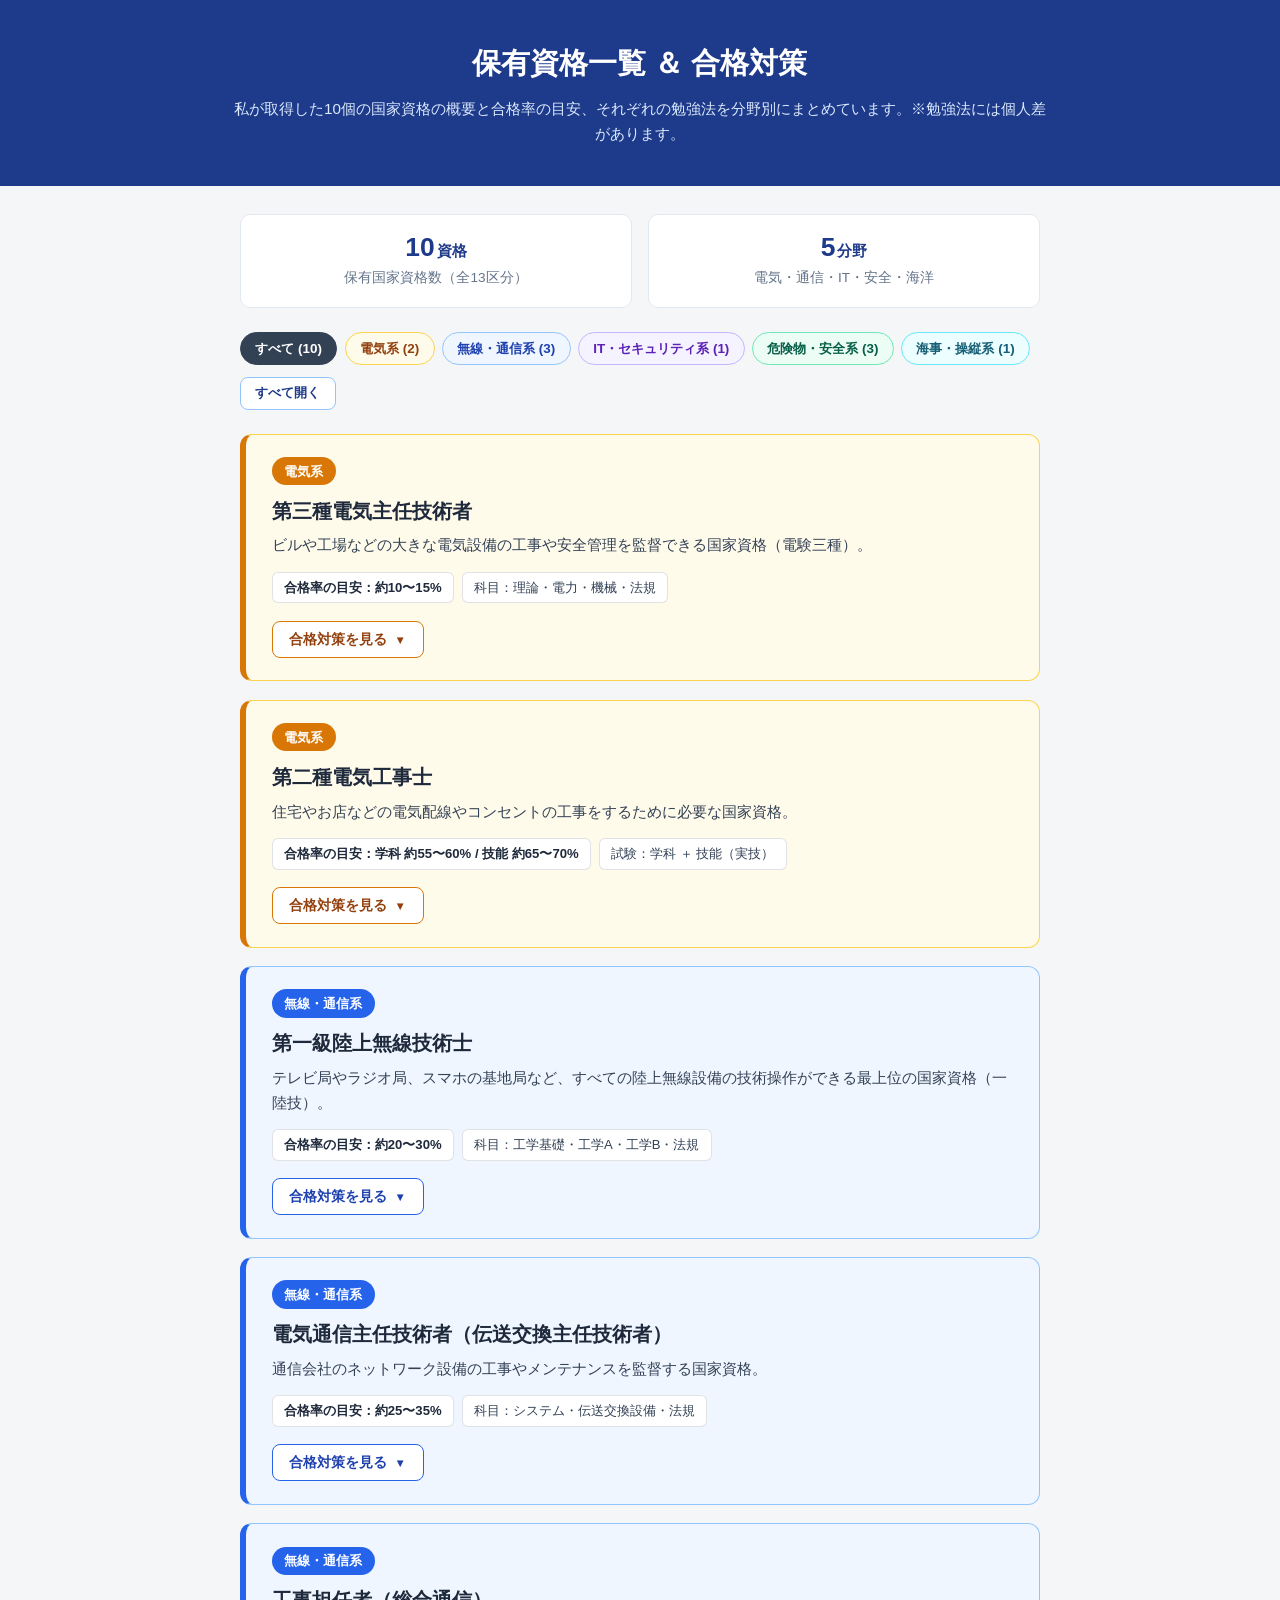
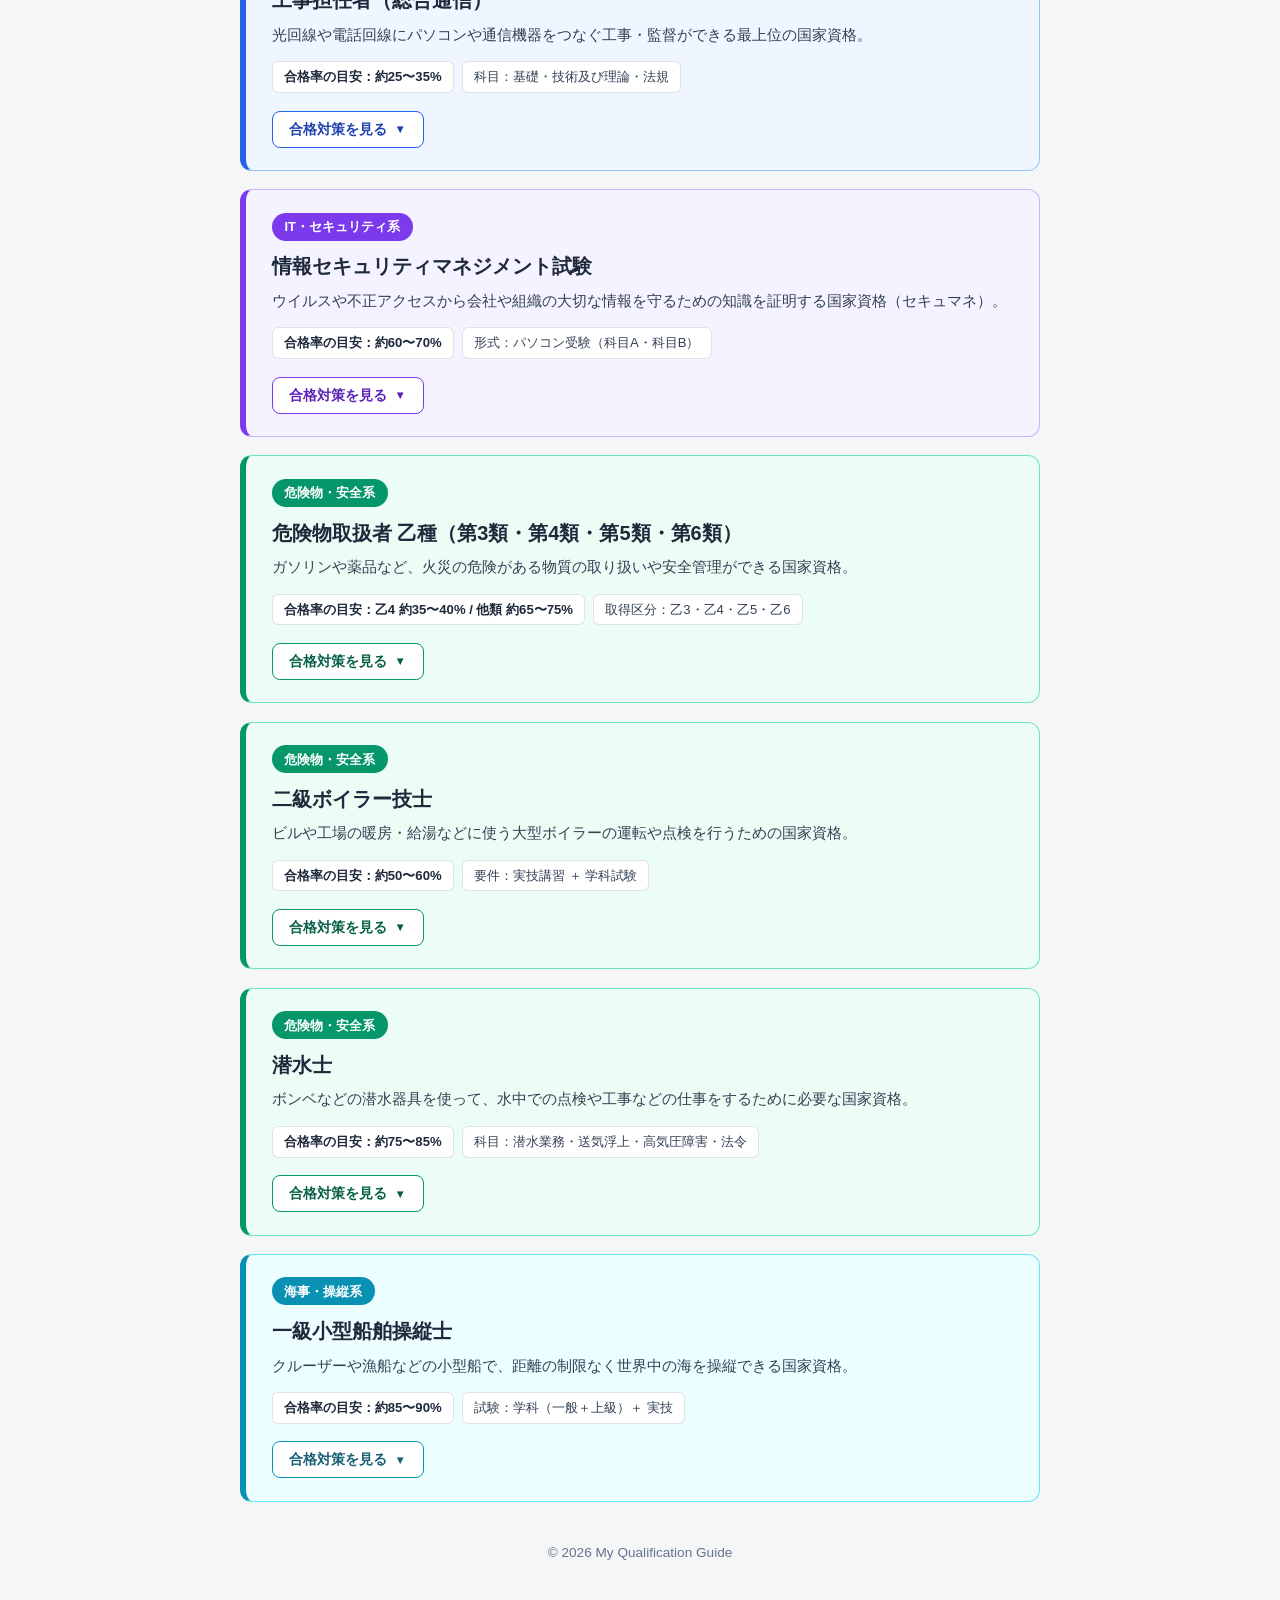
==== index.html @ eff17bcd "Update and rename sikaku.html to index.html" ====
<!DOCTYPE html>
<html lang="ja">
<head>
  <meta charset="UTF-8">
  <meta name="viewport" content="width=device-width, initial-scale=1.0">
  <title>保有資格一覧 ＆ 対策まとめ</title>
  <link rel="stylesheet" href="style.css">
</head>
<body>
  <header class="header">
    <div class="header-inner">
      <h1>保有資格一覧 ＆ 合格対策</h1>
      <p>私が取得した10個の国家資格の概要と合格率の目安、それぞれの勉強法を分野別にまとめています。※勉強法には個人差があります。</p>
    </div>
  </header>

  <main class="container">
    <!-- 資格数のまとめ（2列） -->
    <section class="summary-grid" aria-label="資格数のまとめ">
      <div class="summary-item">
        <span class="summary-num">10<small>資格</small></span>
        <span class="summary-label">保有国家資格数（全13区分）</span>
      </div>
      <div class="summary-item">
        <span class="summary-num">5<small>分野</small></span>
        <span class="summary-label">電気・通信・IT・安全・海洋</span>
      </div>
    </section>

    <!-- 分野別フィルター＆一括開閉 -->
    <section class="controls" aria-label="表示切り替え">
      <div class="filter-group">
        <button type="button" class="filter-btn filter-all is-active" data-filter="all">すべて (10)</button>
        <button type="button" class="filter-btn filter-elec" data-filter="elec">電気系 (2)</button>
        <button type="button" class="filter-btn filter-comm" data-filter="comm">無線・通信系 (3)</button>
        <button type="button" class="filter-btn filter-it" data-filter="it">IT・セキュリティ系 (1)</button>
        <button type="button" class="filter-btn filter-safe" data-filter="safe">危険物・安全系 (3)</button>
        <button type="button" class="filter-btn filter-marine" data-filter="marine">海事・操縦系 (1)</button>
      </div>
      <button type="button" class="all-toggle-btn" id="allToggleBtn">すべて開く</button>
    </section>

    <!-- 資格カード一覧 -->
    <div class="card-list">
      <!-- 1. 第三種電気主任技術者 -->
      <article class="card card-elec" data-category="elec">
        <div class="card-top">
          <span class="badge badge-elec">電気系</span>
        </div>
        <h2 class="qual-title">第三種電気主任技術者</h2>
        <p class="qual-summary">ビルや工場などの大きな電気設備の工事や安全管理を監督できる国家資格（電験三種）。</p>
        <div class="meta-tags">
          <span class="meta-tag meta-rate">合格率の目安：約10〜15%</span>
          <span class="meta-tag">科目：理論・電力・機械・法規</span>
        </div>

        <button type="button" class="toggle-btn" aria-expanded="false">
          <span class="btn-text">合格対策を見る</span>
          <span class="btn-icon">▼</span>
        </button>

        <div class="advice-wrapper">
          <div class="advice-inner">
            <div class="advice-box">
              <h3>合格対策・勉強法</h3>
              <ul>
                <li><strong>勉強する順番：</strong>計算の基本になる「理論」から始めて、次に「電力」「機械」、最後に暗記が多い「法規」の順番で進めるのがおすすめです。</li>
                <li><strong>過去問を最低10年分解く：</strong>最近の試験は過去問とよく似た問題や、数字だけを変えた問題が多く出ます。最低でも過去問10年分をくり返し解いて、解き方の流れをおぼえるのが合格への近道です。</li>
                <li><strong>取得後のメリット：</strong>この資格に合格すると、あとで電気工事士を受けるときに学科試験が免除になります。</li>
              </ul>
            </div>
          </div>
        </div>
      </article>

      <!-- 2. 第二種電気工事士 -->
      <article class="card card-elec" data-category="elec">
        <div class="card-top">
          <span class="badge badge-elec">電気系</span>
        </div>
        <h2 class="qual-title">第二種電気工事士</h2>
        <p class="qual-summary">住宅やお店などの電気配線やコンセントの工事をするために必要な国家資格。</p>
        <div class="meta-tags">
          <span class="meta-tag meta-rate">合格率の目安：学科 約55〜60% / 技能 約65〜70%</span>
          <span class="meta-tag">試験：学科 ＋ 技能（実技）</span>
        </div>

        <button type="button" class="toggle-btn" aria-expanded="false">
          <span class="btn-text">合格対策を見る</span>
          <span class="btn-icon">▼</span>
        </button>

        <div class="advice-wrapper">
          <div class="advice-inner">
            <div class="advice-box">
              <h3>合格対策・勉強法</h3>
              <ul>
                <li><strong>学科免除の活用：</strong>第三種電気主任技術者（電験三種）を先に持っていると、学科試験が免除されて実技だけで合格できます。</li>
                <li><strong>学科試験：</strong>普通に受ける場合は過去問を数年分くり返し解きます。とくに配点が高い「配線図の問題」と、道具の写真を見て名前を選ぶ問題をしっかりおさえます。</li>
                <li><strong>技能試験：</strong>事前に発表される13個の練習問題を、配線図（複線図）を書くところから練習します。本番の40分以内にミスなく作り終える練習をくり返します。</li>
              </ul>
            </div>
          </div>
        </div>
      </article>

      <!-- 3. 第一級陸上無線技術士 -->
      <article class="card card-comm" data-category="comm">
        <div class="card-top">
          <span class="badge badge-comm">無線・通信系</span>
        </div>
        <h2 class="qual-title">第一級陸上無線技術士</h2>
        <p class="qual-summary">テレビ局やラジオ局、スマホの基地局など、すべての陸上無線設備の技術操作ができる最上位の国家資格（一陸技）。</p>
        <div class="meta-tags">
          <span class="meta-tag meta-rate">合格率の目安：約20〜30%</span>
          <span class="meta-tag">科目：工学基礎・工学A・工学B・法規</span>
        </div>

        <button type="button" class="toggle-btn" aria-expanded="false">
          <span class="btn-text">合格対策を見る</span>
          <span class="btn-icon">▼</span>
        </button>

        <div class="advice-wrapper">
          <div class="advice-inner">
            <div class="advice-box">
              <h3>合格対策・勉強法</h3>
              <ul>
                <li><strong>他資格による科目免除：</strong>「工事担任者」を持っていれば1科目（無線工学の基礎）が免除になり、「電気通信主任技術者」を持っていれば2科目（無線工学の基礎・無線工学A）が免除になります。</li>
                <li><strong>科目合格を使う：</strong>免除がない場合も、合格した科目が3年間有効になる仕組みを使います。まずは「無線工学の基礎」と暗記で点を取りやすい「法規」から先に合格をねらうのがおすすめです。</li>
                <li><strong>過去問を最低10年分解く：</strong>過去問とまったく同じ問題や、数字を変えただけの問題がとても多く出ます。最低でも過去問10年分（20回分）をくり返し解いて、よく出る計算のパターンと法律のルールをまるごと覚えます。</li>
              </ul>
            </div>
          </div>
        </div>
      </article>

      <!-- 4. 電気通信主任技術者（伝送交換主任技術者） -->
      <article class="card card-comm" data-category="comm">
        <div class="card-top">
          <span class="badge badge-comm">無線・通信系</span>
        </div>
        <h2 class="qual-title">電気通信主任技術者（伝送交換主任技術者）</h2>
        <p class="qual-summary">通信会社のネットワーク設備の工事やメンテナンスを監督する国家資格。</p>
        <div class="meta-tags">
          <span class="meta-tag meta-rate">合格率の目安：約25〜35%</span>
          <span class="meta-tag">科目：システム・伝送交換設備・法規</span>
        </div>

        <button type="button" class="toggle-btn" aria-expanded="false">
          <span class="btn-text">合格対策を見る</span>
          <span class="btn-icon">▼</span>
        </button>

        <div class="advice-wrapper">
          <div class="advice-inner">
            <div class="advice-box">
              <h3>合格対策・勉強法</h3>
              <ul>
                <li><strong>工事担任者による1科目免除：</strong>「工事担任者（総合通信）」を持っていると、1科目（電気通信システム）が免除になり、残り2科目に集中できます。</li>
                <li><strong>過去問を最低10年分解く：</strong>試験の形式や聞かれるポイントが過去問とよく似ているため、最低でも過去問10年分（20回分）をくり返し解いて、問題の出され方に慣れるのが一番大切です。</li>
                <li><strong>よく出る分野をしぼる：</strong>光ファイバーやインターネットの仕組み、無線の技術に加えて、機械の故障率などを求める計算問題を確実に解けるように練習します。</li>
              </ul>
            </div>
          </div>
        </div>
      </article>

      <!-- 5. 工事担任者（総合通信） -->
      <article class="card card-comm" data-category="comm">
        <div class="card-top">
          <span class="badge badge-comm">無線・通信系</span>
        </div>
        <h2 class="qual-title">工事担任者（総合通信）</h2>
        <p class="qual-summary">光回線や電話回線にパソコンや通信機器をつなぐ工事・監督ができる最上位の国家資格。</p>
        <div class="meta-tags">
          <span class="meta-tag meta-rate">合格率の目安：約25〜35%</span>
          <span class="meta-tag">科目：基礎・技術及び理論・法規</span>
        </div>

        <button type="button" class="toggle-btn" aria-expanded="false">
          <span class="btn-text">合格対策を見る</span>
          <span class="btn-icon">▼</span>
        </button>

        <div class="advice-wrapper">
          <div class="advice-inner">
            <div class="advice-box">
              <h3>合格対策・勉強法</h3>
              <ul>
                <li><strong>過去問を最低10年分解く：</strong>3科目とも過去問とよく似た問題が多く出るため、最低でも過去問10年分（20回分）を何度も解いて問題のパターンに慣れるのが一番効果的です。</li>
                <li><strong>基礎科目の計算に慣れる：</strong>はじめて学ぶ人がつまずきやすい「基礎」の電気回路やデジタル回路の計算は、基本の公式を覚えて練習問題をたくさん解くことで乗りきれます。</li>
                <li><strong>取得後のメリット：</strong>この資格を持っていると、あとで「電気通信主任技術者」と「第一級陸上無線技術士」を受けるときに、それぞれ1科目ずつ免除になります。</li>
              </ul>
            </div>
          </div>
        </div>
      </article>

      <!-- 6. 情報セキュリティマネジメント試験（セキュマネ） -->
      <article class="card card-it" data-category="it">
        <div class="card-top">
          <span class="badge badge-it">IT・セキュリティ系</span>
        </div>
        <h2 class="qual-title">情報セキュリティマネジメント試験</h2>
        <p class="qual-summary">ウイルスや不正アクセスから会社や組織の大切な情報を守るための知識を証明する国家資格（セキュマネ）。</p>
        <div class="meta-tags">
          <span class="meta-tag meta-rate">合格率の目安：約60〜70%</span>
          <span class="meta-tag">形式：パソコン受験（科目A・科目B）</span>
        </div>

        <button type="button" class="toggle-btn" aria-expanded="false">
          <span class="btn-text">合格対策を見る</span>
          <span class="btn-icon">▼</span>
        </button>

        <div class="advice-wrapper">
          <div class="advice-inner">
            <div class="advice-box">
              <h3>合格対策・勉強法</h3>
              <ul>
                <li><strong>用語のイメージをつかむ：</strong>ウイルス対策やパスワード管理など、カタカナの専門用語がたくさん出ます。丸暗記ではなく「どんなときに使う技術か」をイラスト付きの入門書でイメージしながら覚えます。</li>
                <li><strong>長文問題（科目B）の練習：</strong>実際の会社でのトラブル事例を読んで答える長文問題が出ます。公開されているサンプル問題や過去問を時間を測って解き、問題文の中からヒントを探す練習をしておきます。</li>
              </ul>
            </div>
          </div>
        </div>
      </article>

      <!-- 7. 危険物取扱者 乙種（第3類・第4類・第5類・第6類） -->
      <article class="card card-safe" data-category="safe">
        <div class="card-top">
          <span class="badge badge-safe">危険物・安全系</span>
        </div>
        <h2 class="qual-title">危険物取扱者 乙種（第3類・第4類・第5類・第6類）</h2>
        <p class="qual-summary">ガソリンや薬品など、火災の危険がある物質の取り扱いや安全管理ができる国家資格。</p>
        <div class="meta-tags">
          <span class="meta-tag meta-rate">合格率の目安：乙4 約35〜40% / 他類 約65〜75%</span>
          <span class="meta-tag">取得区分：乙3・乙4・乙5・乙6</span>
        </div>

        <button type="button" class="toggle-btn" aria-expanded="false">
          <span class="btn-text">合格対策を見る</span>
          <span class="btn-icon">▼</span>
        </button>

        <div class="advice-wrapper">
          <div class="advice-inner">
            <div class="advice-box">
              <h3>合格対策・勉強法</h3>
              <ul>
                <li><strong>試験免除の仕組みを使う：</strong>最初に参考書が多い「乙種第4類」に合格すると、ほかの類を受けるときに「法律」と「物理・化学」の試験が免除されます。10問だけの試験で済むため、効率よくたくさんの類に合格できます。</li>
                <li><strong>表にまとめて覚える：</strong>免除のあとに受ける「危険物の性質と火の消し方」は、類ごとの特徴（水に触れると燃える、熱に弱いなど）と消火方法の違いを表にまとめて覚えます。</li>
              </ul>
            </div>
          </div>
        </div>
      </article>

      <!-- 8. 二級ボイラー技士 -->
      <article class="card card-safe" data-category="safe">
        <div class="card-top">
          <span class="badge badge-safe">危険物・安全系</span>
        </div>
        <h2 class="qual-title">二級ボイラー技士</h2>
        <p class="qual-summary">ビルや工場の暖房・給湯などに使う大型ボイラーの運転や点検を行うための国家資格。</p>
        <div class="meta-tags">
          <span class="meta-tag meta-rate">合格率の目安：約50〜60%</span>
          <span class="meta-tag">要件：実技講習 ＋ 学科試験</span>
        </div>

        <button type="button" class="toggle-btn" aria-expanded="false">
          <span class="btn-text">合格対策を見る</span>
          <span class="btn-icon">▼</span>
        </button>

        <div class="advice-wrapper">
          <div class="advice-inner">
            <div class="advice-box">
              <h3>合格対策・勉強法</h3>
              <ul>
                <li><strong>実技講習と過去問のセット：</strong>3日間の実技講習で本物のボイラーを見て仕組みをイメージしたあと、公開されている過去問（4〜6回分）をくり返し解きます。</li>
                <li><strong>苦手科目を作らない：</strong>4つの分野すべてで40点以上（100点満点中）を取らないと不合格になるルールがあるため、苦手な分野を作らずバランスよく問題を解いて、ひっかけ問題に慣れておきます。</li>
              </ul>
            </div>
          </div>
        </div>
      </article>

      <!-- 9. 潜水士 -->
      <article class="card card-safe" data-category="safe">
        <div class="card-top">
          <span class="badge badge-safe">危険物・安全系</span>
        </div>
        <h2 class="qual-title">潜水士</h2>
        <p class="qual-summary">ボンベなどの潜水器具を使って、水中での点検や工事などの仕事をするために必要な国家資格。</p>
        <div class="meta-tags">
          <span class="meta-tag meta-rate">合格率の目安：約75〜85%</span>
          <span class="meta-tag">科目：潜水業務・送気浮上・高気圧障害・法令</span>
        </div>

        <button type="button" class="toggle-btn" aria-expanded="false">
          <span class="btn-text">合格対策を見る</span>
          <span class="btn-icon">▼</span>
        </button>

        <div class="advice-wrapper">
          <div class="advice-inner">
            <div class="advice-box">
              <h3>合格対策・勉強法</h3>
              <ul>
                <li><strong>過去問題集を3周する：</strong>テキストをひと通り読んだあと、過去問題集を3周以上解いて、よく出る問題と数字のひっかけパターンを覚えるのが短期合格のコツです。</li>
                <li><strong>計算と体のトラブルを中心に覚える：</strong>水の深さと水圧・空気のふくらみ方を求める計算問題や、急いで浮上したときに起きる「潜水病（減圧症）」などの予防法は必ず出るため、しっかり整理して覚えます。</li>
              </ul>
            </div>
          </div>
        </div>
      </article>

      <!-- 10. 一級小型船舶操縦士 -->
      <article class="card card-marine" data-category="marine">
        <div class="card-top">
          <span class="badge badge-marine">海事・操縦系</span>
        </div>
        <h2 class="qual-title">一級小型船舶操縦士</h2>
        <p class="qual-summary">クルーザーや漁船などの小型船で、距離の制限なく世界中の海を操縦できる国家資格。</p>
        <div class="meta-tags">
          <span class="meta-tag meta-rate">合格率の目安：約85〜90%</span>
          <span class="meta-tag">試験：学科（一般＋上級）＋ 実技</span>
        </div>

        <button type="button" class="toggle-btn" aria-expanded="false">
          <span class="btn-text">合格対策を見る</span>
          <span class="btn-icon">▼</span>
        </button>

        <div class="advice-wrapper">
          <div class="advice-inner">
            <div class="advice-box">
              <h3>合格対策・勉強法</h3>
              <ul>
                <li><strong>学科（海図の書き方練習）：</strong>一級だけの試験として、海の地図（海図）に定規やコンパスを使って船が進むルートを書き込む問題が出ます。手順が決まっているので、何度も書いてやり方を覚えます。</li>
                <li><strong>実技（声出しとイメージ練習）：</strong>安全確認の指さし確認、ロープの結び方（もやい結びなど）、船を岸につける操縦の手順を、声に出しながらイメージ練習して本番にのぞみます。</li>
              </ul>
            </div>
          </div>
        </div>
      </article>
    </div>
  </main>

  <footer class="footer">
    <p>&copy; 2026 My Qualification Guide</p>
  </footer>

  <script src="script.js"></script>
</body>
</html>
---- style.css ----
:root {
  --bg-page: #f4f6f8;
  --text-main: #1e293b;
  --text-sub: #334155;
  --text-muted: #64748b;

  /* 電気系（アンバー） */
  --elec-main: #d97706;
  --elec-dark: #92400e;
  --elec-bg: #fffbeb;
  --elec-border: #fcd34d;

  /* 無線・通信系（ブルー） */
  --comm-main: #2563eb;
  --comm-dark: #1e40af;
  --comm-bg: #eff6ff;
  --comm-border: #93c5fd;

  /* IT・セキュリティ系（パープル） */
  --it-main: #7c3aed;
  --it-dark: #5b21b6;
  --it-bg: #f5f3ff;
  --it-border: #c4b5fd;

  /* 危険物・安全系（グリーン） */
  --safe-main: #059669;
  --safe-dark: #065f46;
  --safe-bg: #ecfdf5;
  --safe-border: #6ee7b7;

  /* 海事・操縦系（シアン） */
  --marine-main: #0891b2;
  --marine-dark: #155e75;
  --marine-bg: #ecfeff;
  --marine-border: #67e8f9;
}

* {
  box-sizing: border-box;
  margin: 0;
  padding: 0;
}

body {
  font-family: "Hiragino Kaku Gothic ProN", "Hiragino Sans", Meiryo, sans-serif;
  background-color: var(--bg-page);
  color: var(--text-main);
  line-height: 1.65;
}

/* シンプルなヘッダー */
.header {
  background-color: #1e3a8a;
  color: #ffffff;
  padding: 2.5rem 1.25rem;
  text-align: center;
}

.header-inner {
  max-width: 820px;
  margin: 0 auto;
}

.header h1 {
  font-size: 1.8rem;
  font-weight: bold;
  margin-bottom: 0.5rem;
}

.header p {
  font-size: 0.95rem;
  color: #dbeafe;
}

/* メインエリア */
.container {
  max-width: 840px;
  margin: 1.75rem auto 0;
  padding: 0 1.25rem;
}

/* 資格数のまとめ（2列） */
.summary-grid {
  display: grid;
  grid-template-columns: repeat(2, 1fr);
  gap: 1rem;
  margin-bottom: 1.5rem;
}

.summary-item {
  background-color: #ffffff;
  border-radius: 10px;
  padding: 1.1rem 1rem;
  text-align: center;
  border: 1px solid #e2e8f0;
}

.summary-num {
  display: block;
  font-size: 1.65rem;
  font-weight: bold;
  color: #1e3a8a;
  line-height: 1.2;
  margin-bottom: 0.2rem;
}

.summary-num small {
  font-size: 0.95rem;
  margin-left: 2px;
}

.summary-label {
  display: block;
  font-size: 0.85rem;
  color: var(--text-muted);
}

/* 絞り込み＆一括操作 */
.controls {
  display: flex;
  flex-wrap: wrap;
  justify-content: space-between;
  align-items: center;
  gap: 0.75rem;
  margin-bottom: 1.5rem;
}

.filter-group {
  display: flex;
  flex-wrap: wrap;
  gap: 0.45rem;
}

.filter-btn {
  border-radius: 999px;
  padding: 0.4rem 0.9rem;
  font-size: 0.84rem;
  font-weight: bold;
  font-family: inherit;
  cursor: pointer;
  border: 1.5px solid transparent;
  transition: opacity 0.2s;
}

.filter-btn:hover {
  opacity: 0.85;
}

.filter-all {
  background-color: #ffffff;
  color: #334155;
  border-color: #cbd5e1;
}
.filter-all.is-active {
  background-color: #334155;
  color: #ffffff;
  border-color: #334155;
}

.filter-elec {
  background-color: var(--elec-bg);
  color: var(--elec-dark);
  border-color: var(--elec-border);
}
.filter-elec.is-active {
  background-color: var(--elec-main);
  color: #ffffff;
  border-color: var(--elec-main);
}

.filter-comm {
  background-color: var(--comm-bg);
  color: var(--comm-dark);
  border-color: var(--comm-border);
}
.filter-comm.is-active {
  background-color: var(--comm-main);
  color: #ffffff;
  border-color: var(--comm-main);
}

.filter-it {
  background-color: var(--it-bg);
  color: var(--it-dark);
  border-color: var(--it-border);
}
.filter-it.is-active {
  background-color: var(--it-main);
  color: #ffffff;
  border-color: var(--it-main);
}

.filter-safe {
  background-color: var(--safe-bg);
  color: var(--safe-dark);
  border-color: var(--safe-border);
}
.filter-safe.is-active {
  background-color: var(--safe-main);
  color: #ffffff;
  border-color: var(--safe-main);
}

.filter-marine {
  background-color: var(--marine-bg);
  color: var(--marine-dark);
  border-color: var(--marine-border);
}
.filter-marine.is-active {
  background-color: var(--marine-main);
  color: #ffffff;
  border-color: var(--marine-main);
}

.all-toggle-btn {
  background-color: #ffffff;
  color: #1e3a8a;
  border: 1.5px solid #93c5fd;
  border-radius: 8px;
  padding: 0.4rem 0.9rem;
  font-size: 0.84rem;
  font-weight: bold;
  font-family: inherit;
  cursor: pointer;
}

.all-toggle-btn:hover {
  background-color: #eff6ff;
}

/* 資格カード一覧 */
.card-list {
  display: flex;
  flex-direction: column;
  gap: 1.15rem;
}

.card {
  border-radius: 12px;
  padding: 1.4rem 1.6rem;
  border: 1.5px solid transparent;
  border-left-width: 6px;
}

.card.is-hidden {
  display: none;
}

/* 分野別カード配色 */
.card-elec {
  background-color: var(--elec-bg);
  border-color: var(--elec-border);
  border-left-color: var(--elec-main);
}

.card-comm {
  background-color: var(--comm-bg);
  border-color: var(--comm-border);
  border-left-color: var(--comm-main);
}

.card-it {
  background-color: var(--it-bg);
  border-color: var(--it-border);
  border-left-color: var(--it-main);
}

.card-safe {
  background-color: var(--safe-bg);
  border-color: var(--safe-border);
  border-left-color: var(--safe-main);
}

.card-marine {
  background-color: var(--marine-bg);
  border-color: var(--marine-border);
  border-left-color: var(--marine-main);
}

.card-top {
  margin-bottom: 0.6rem;
}

/* 分野バッジ */
.badge {
  display: inline-block;
  font-size: 0.8rem;
  font-weight: bold;
  padding: 0.22rem 0.8rem;
  border-radius: 999px;
  color: #ffffff;
}

.badge-elec { background-color: var(--elec-main); }
.badge-comm { background-color: var(--comm-main); }
.badge-it { background-color: var(--it-main); }
.badge-safe { background-color: var(--safe-main); }
.badge-marine { background-color: var(--marine-main); }

.qual-title {
  font-size: 1.25rem;
  font-weight: bold;
  color: var(--text-main);
  margin-bottom: 0.35rem;
}

.qual-summary {
  font-size: 0.94rem;
  color: var(--text-sub);
  margin-bottom: 0.85rem;
}

/* 合格率・科目タグ */
.meta-tags {
  display: flex;
  flex-wrap: wrap;
  gap: 0.5rem;
  margin-bottom: 1.1rem;
}

.meta-tag {
  font-size: 0.82rem;
  color: var(--text-sub);
  background-color: #ffffff;
  border: 1px solid rgba(15, 23, 42, 0.12);
  padding: 0.25rem 0.7rem;
  border-radius: 6px;
}

.meta-rate {
  font-weight: bold;
  color: var(--text-main);
}

/* 開閉ボタン */
.toggle-btn {
  display: inline-flex;
  align-items: center;
  gap: 0.45rem;
  background-color: #ffffff;
  border-radius: 8px;
  padding: 0.5rem 1.05rem;
  font-size: 0.88rem;
  font-weight: bold;
  font-family: inherit;
  cursor: pointer;
}

.card-elec .toggle-btn {
  color: var(--elec-dark);
  border: 1.5px solid var(--elec-main);
}
.card-elec .toggle-btn:hover,
.card-elec .toggle-btn.is-open {
  background-color: var(--elec-main);
  color: #ffffff;
}

.card-comm .toggle-btn {
  color: var(--comm-dark);
  border: 1.5px solid var(--comm-main);
}
.card-comm .toggle-btn:hover,
.card-comm .toggle-btn.is-open {
  background-color: var(--comm-main);
  color: #ffffff;
}

.card-it .toggle-btn {
  color: var(--it-dark);
  border: 1.5px solid var(--it-main);
}
.card-it .toggle-btn:hover,
.card-it .toggle-btn.is-open {
  background-color: var(--it-main);
  color: #ffffff;
}

.card-safe .toggle-btn {
  color: var(--safe-dark);
  border: 1.5px solid var(--safe-main);
}
.card-safe .toggle-btn:hover,
.card-safe .toggle-btn.is-open {
  background-color: var(--safe-main);
  color: #ffffff;
}

.card-marine .toggle-btn {
  color: var(--marine-dark);
  border: 1.5px solid var(--marine-main);
}
.card-marine .toggle-btn:hover,
.card-marine .toggle-btn.is-open {
  background-color: var(--marine-main);
  color: #ffffff;
}

.btn-icon {
  font-size: 0.72rem;
  transition: transform 0.25s ease;
}

.toggle-btn.is-open .btn-icon {
  transform: rotate(180deg);
}

/* アコーディオン開閉 */
.advice-wrapper {
  display: grid;
  grid-template-rows: 0fr;
  transition: grid-template-rows 0.28s ease;
}

.advice-wrapper.is-open {
  grid-template-rows: 1fr;
}

.advice-inner {
  overflow: hidden;
}

.advice-box {
  margin-top: 1rem;
  padding: 1.1rem 1.25rem;
  background-color: #ffffff;
  border-radius: 8px;
  border: 1px solid rgba(15, 23, 42, 0.08);
}

.advice-box h3 {
  font-size: 0.96rem;
  font-weight: bold;
  margin-bottom: 0.6rem;
  padding-bottom: 0.4rem;
  border-bottom: 1.5px solid #e2e8f0;
}

.card-elec .advice-box h3 {
  color: var(--elec-dark);
  border-bottom-color: var(--elec-border);
}
.card-comm .advice-box h3 {
  color: var(--comm-dark);
  border-bottom-color: var(--comm-border);
}
.card-it .advice-box h3 {
  color: var(--it-dark);
  border-bottom-color: var(--it-border);
}
.card-safe .advice-box h3 {
  color: var(--safe-dark);
  border-bottom-color: var(--safe-border);
}
.card-marine .advice-box h3 {
  color: var(--marine-dark);
  border-bottom-color: var(--marine-border);
}

.advice-box ul {
  padding-left: 1.25rem;
  font-size: 0.93rem;
  color: var(--text-sub);
}

.advice-box li {
  margin-bottom: 0.5rem;
}

.advice-box li:last-child {
  margin-bottom: 0;
}

/* フッター */
.footer {
  text-align: center;
  padding: 2.5rem 1rem;
  font-size: 0.85rem;
  color: var(--text-muted);
}

/* スマホ画面向け調整 */
@media (max-width: 640px) {
  .header h1 {
    font-size: 1.45rem;
  }

  .card {
    padding: 1.2rem;
  }

  .qual-title {
    font-size: 1.12rem;
  }
}
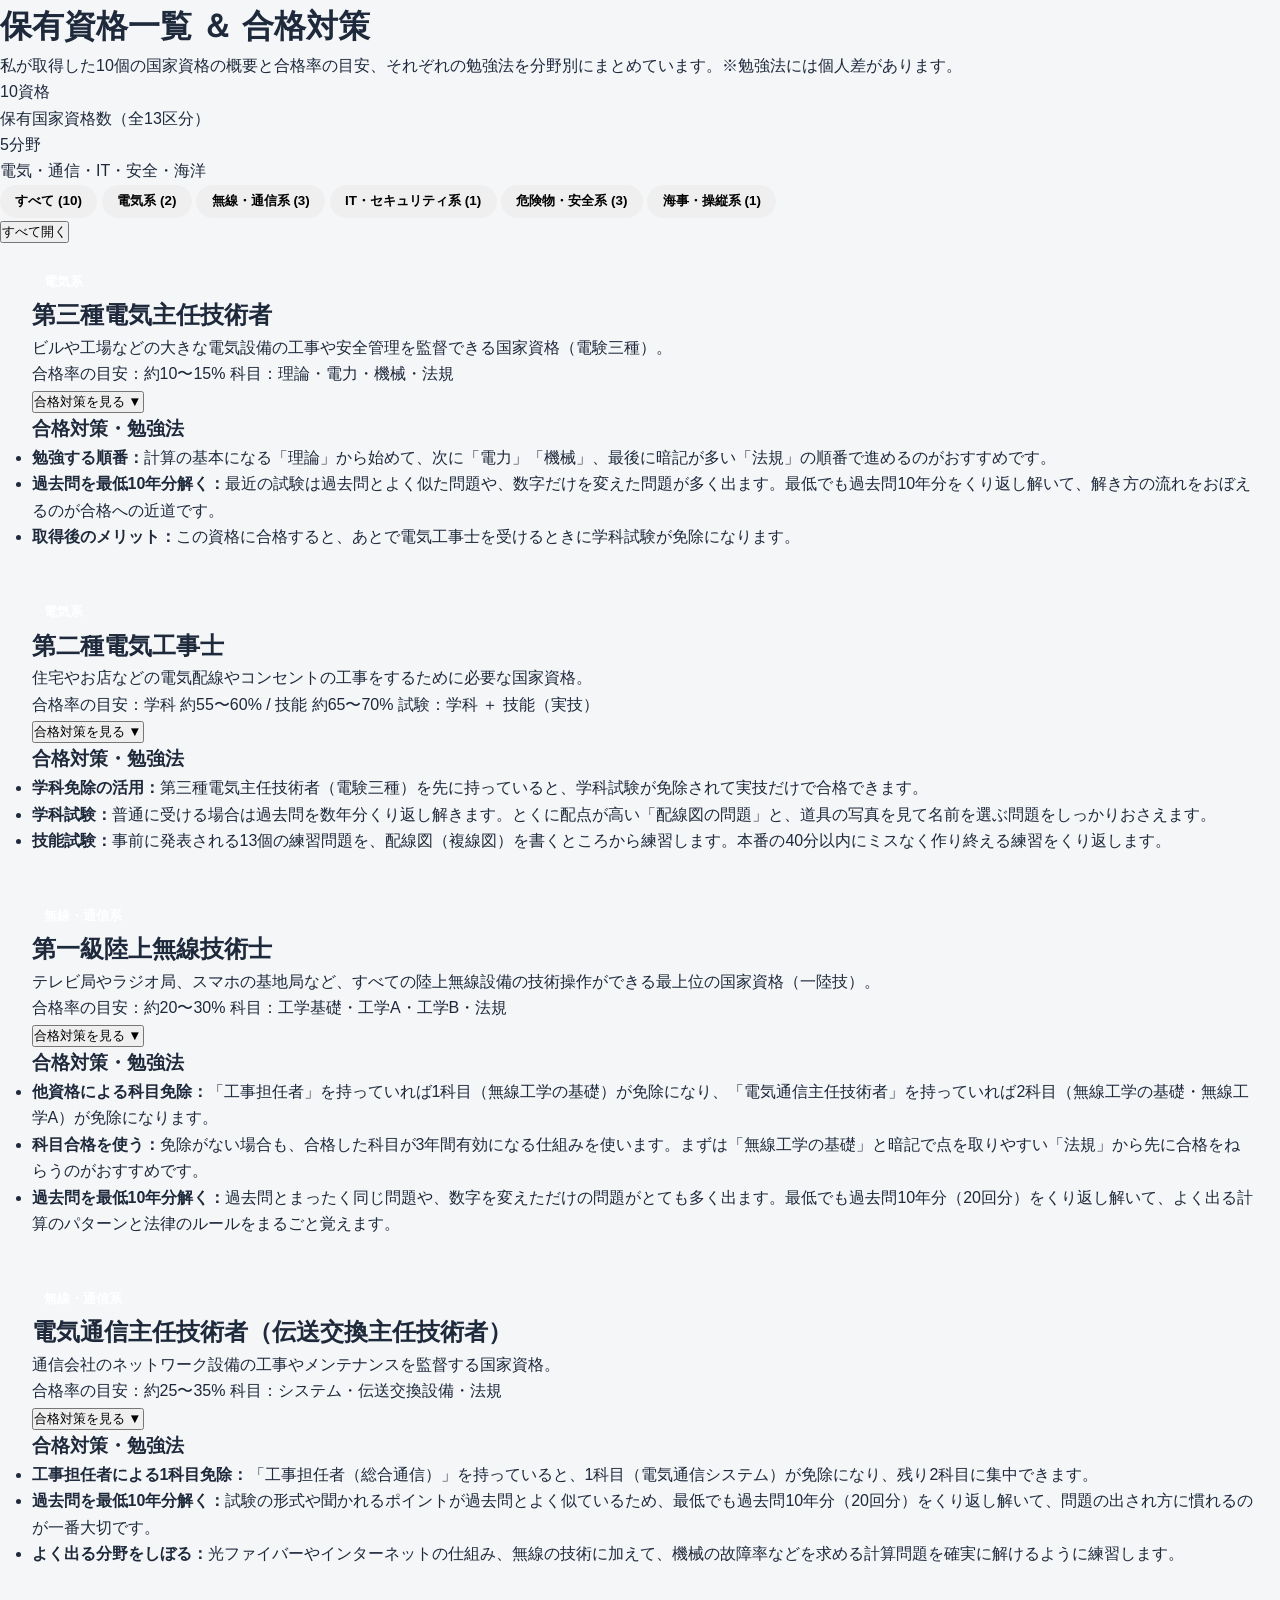
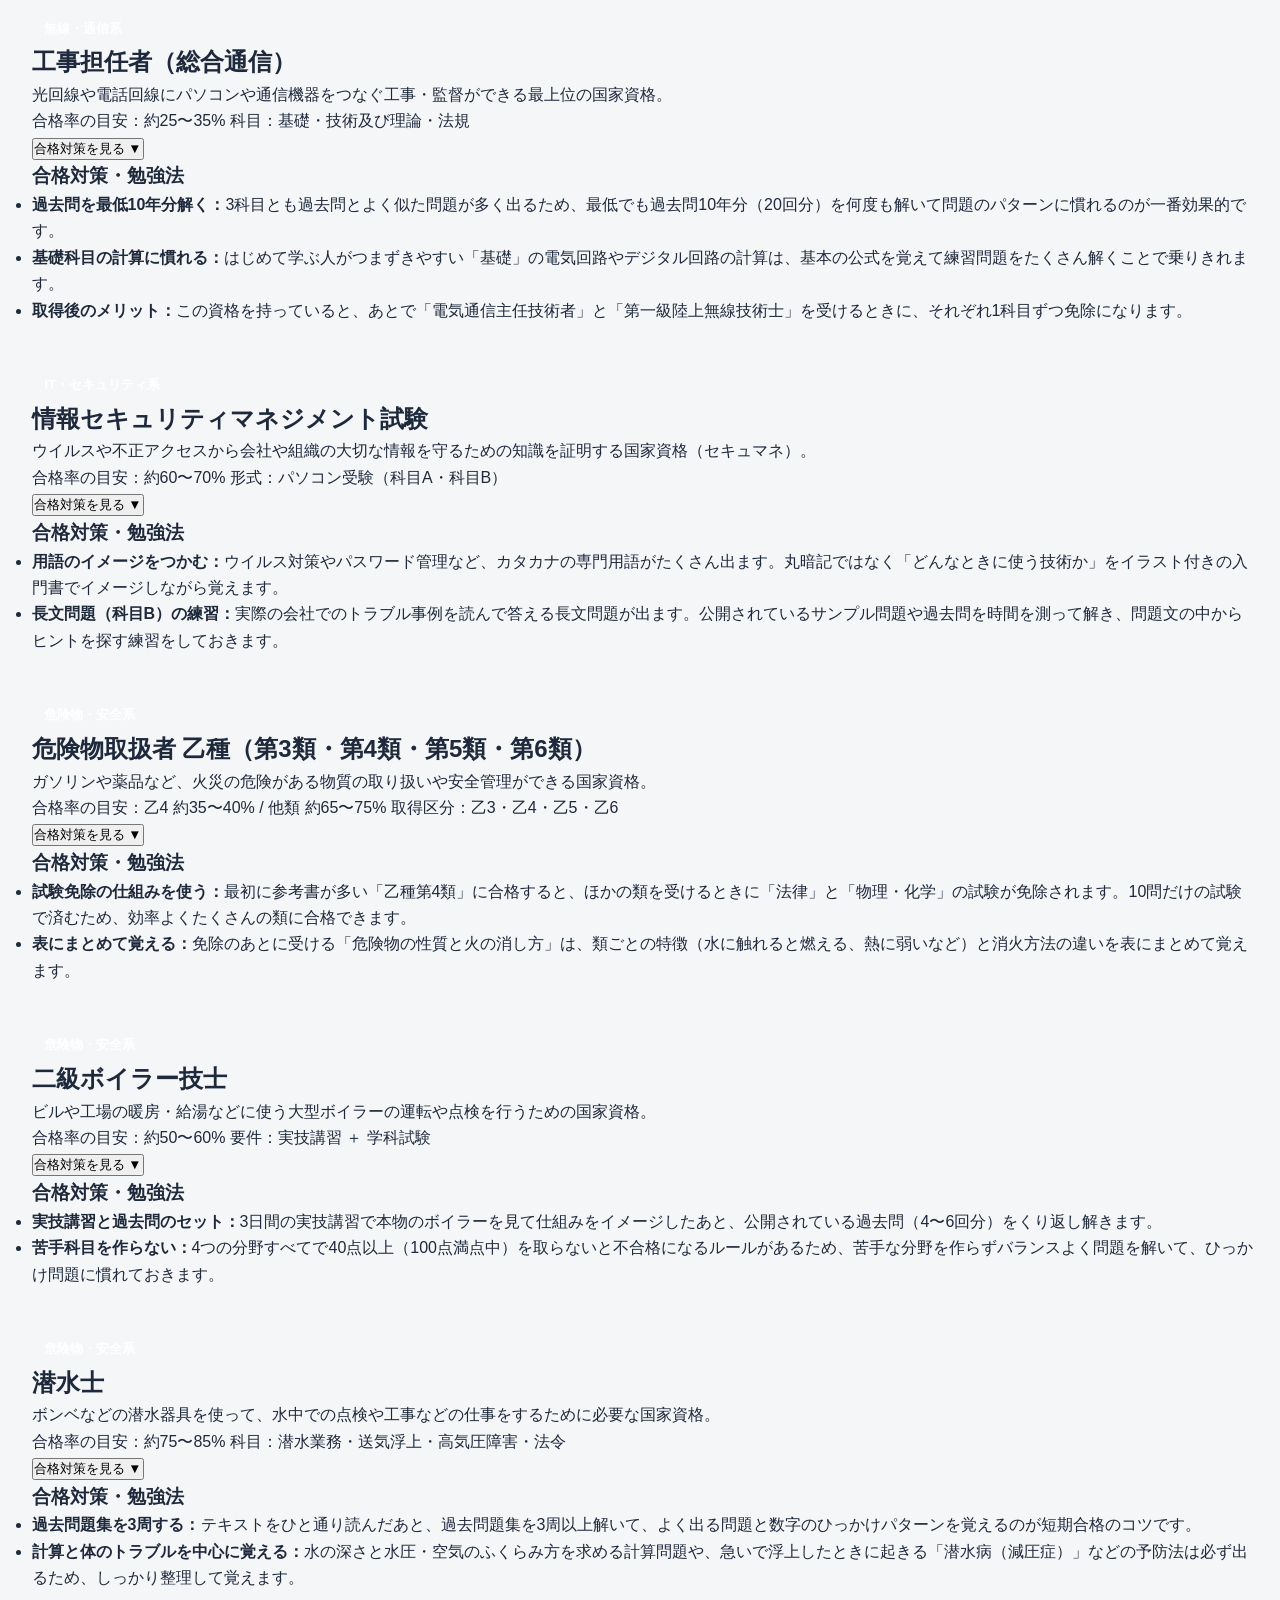
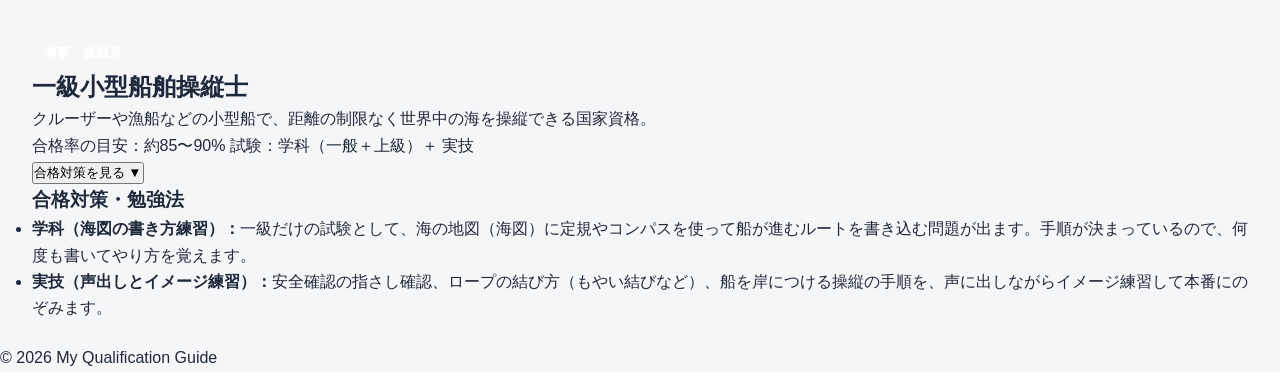
==== commit 28979cfa: "Update index.html" ====
--- a/index.html
+++ b/index.html
@@ -7,349 +7,237 @@
   <link rel="stylesheet" href="style.css">
 </head>
 <body>
-  <header class="header">
-    <div class="header-inner">
-      <h1>保有資格一覧 ＆ 合格対策</h1>
-      <p>私が取得した10個の国家資格の概要と合格率の目安、それぞれの勉強法を分野別にまとめています。※勉強法には個人差があります。</p>
+  <header>
+    <h1>保有資格一覧 ＆ 合格対策</h1>
+    <p>私が取得した10個の国家資格の概要と合格率の目安、それぞれの勉強法を分野別にまとめています。※勉強法には個人差があります。</p>
+  </header>
+
+  <main>
+    <!-- 資格数のまとめ -->
+    <div class="summary">
+      <div class="summary-box">
+        <p class="num">10<span>資格</span></p>
+        <p class="label">保有国家資格数（全13区分）</p>
+      </div>
+      <div class="summary-box">
+        <p class="num">5<span>分野</span></p>
+        <p class="label">電気・通信・IT・安全・海洋</p>
+      </div>
     </div>
-  </header>
-
-  <main class="container">
-    <!-- 資格数のまとめ（2列） -->
-    <section class="summary-grid" aria-label="資格数のまとめ">
-      <div class="summary-item">
-        <span class="summary-num">10<small>資格</small></span>
-        <span class="summary-label">保有国家資格数（全13区分）</span>
-      </div>
-      <div class="summary-item">
-        <span class="summary-num">5<small>分野</small></span>
-        <span class="summary-label">電気・通信・IT・安全・海洋</span>
-      </div>
-    </section>
-
-    <!-- 分野別フィルター＆一括開閉 -->
-    <section class="controls" aria-label="表示切り替え">
-      <div class="filter-group">
-        <button type="button" class="filter-btn filter-all is-active" data-filter="all">すべて (10)</button>
-        <button type="button" class="filter-btn filter-elec" data-filter="elec">電気系 (2)</button>
-        <button type="button" class="filter-btn filter-comm" data-filter="comm">無線・通信系 (3)</button>
-        <button type="button" class="filter-btn filter-it" data-filter="it">IT・セキュリティ系 (1)</button>
-        <button type="button" class="filter-btn filter-safe" data-filter="safe">危険物・安全系 (3)</button>
-        <button type="button" class="filter-btn filter-marine" data-filter="marine">海事・操縦系 (1)</button>
-      </div>
-      <button type="button" class="all-toggle-btn" id="allToggleBtn">すべて開く</button>
-    </section>
+
+    <!-- 分野別フィルター＆一括開閉ボタン -->
+    <div class="menu">
+      <div class="filters">
+        <button class="filter-btn active" data-type="all">すべて (10)</button>
+        <button class="filter-btn elec" data-type="elec">電気系 (2)</button>
+        <button class="filter-btn comm" data-type="comm">無線・通信系 (3)</button>
+        <button class="filter-btn it" data-type="it">IT・セキュリティ系 (1)</button>
+        <button class="filter-btn safe" data-type="safe">危険物・安全系 (3)</button>
+        <button class="filter-btn marine" data-type="marine">海事・操縦系 (1)</button>
+      </div>
+      <button id="all-btn">すべて開く</button>
+    </div>
 
     <!-- 資格カード一覧 -->
-    <div class="card-list">
+    <div class="cards">
       <!-- 1. 第三種電気主任技術者 -->
-      <article class="card card-elec" data-category="elec">
-        <div class="card-top">
-          <span class="badge badge-elec">電気系</span>
-        </div>
-        <h2 class="qual-title">第三種電気主任技術者</h2>
-        <p class="qual-summary">ビルや工場などの大きな電気設備の工事や安全管理を監督できる国家資格（電験三種）。</p>
-        <div class="meta-tags">
-          <span class="meta-tag meta-rate">合格率の目安：約10〜15%</span>
-          <span class="meta-tag">科目：理論・電力・機械・法規</span>
-        </div>
-
-        <button type="button" class="toggle-btn" aria-expanded="false">
-          <span class="btn-text">合格対策を見る</span>
-          <span class="btn-icon">▼</span>
-        </button>
-
-        <div class="advice-wrapper">
-          <div class="advice-inner">
-            <div class="advice-box">
-              <h3>合格対策・勉強法</h3>
-              <ul>
-                <li><strong>勉強する順番：</strong>計算の基本になる「理論」から始めて、次に「電力」「機械」、最後に暗記が多い「法規」の順番で進めるのがおすすめです。</li>
-                <li><strong>過去問を最低10年分解く：</strong>最近の試験は過去問とよく似た問題や、数字だけを変えた問題が多く出ます。最低でも過去問10年分をくり返し解いて、解き方の流れをおぼえるのが合格への近道です。</li>
-                <li><strong>取得後のメリット：</strong>この資格に合格すると、あとで電気工事士を受けるときに学科試験が免除になります。</li>
-              </ul>
-            </div>
-          </div>
-        </div>
-      </article>
+      <div class="card elec" data-type="elec">
+        <span class="badge">電気系</span>
+        <h2>第三種電気主任技術者</h2>
+        <p>ビルや工場などの大きな電気設備の工事や安全管理を監督できる国家資格（電験三種）。</p>
+        <div class="tags">
+          <span class="tag rate">合格率の目安：約10〜15%</span>
+          <span class="tag">科目：理論・電力・機械・法規</span>
+        </div>
+        <button class="open-btn">合格対策を見る ▼</button>
+        <div class="advice">
+          <h3>合格対策・勉強法</h3>
+          <ul>
+            <li><strong>勉強する順番：</strong>計算の基本になる「理論」から始めて、次に「電力」「機械」、最後に暗記が多い「法規」の順番で進めるのがおすすめです。</li>
+            <li><strong>過去問を最低10年分解く：</strong>最近の試験は過去問とよく似た問題や、数字だけを変えた問題が多く出ます。最低でも過去問10年分をくり返し解いて、解き方の流れをおぼえるのが合格への近道です。</li>
+            <li><strong>取得後のメリット：</strong>この資格に合格すると、あとで電気工事士を受けるときに学科試験が免除になります。</li>
+          </ul>
+        </div>
+      </div>
 
       <!-- 2. 第二種電気工事士 -->
-      <article class="card card-elec" data-category="elec">
-        <div class="card-top">
-          <span class="badge badge-elec">電気系</span>
-        </div>
-        <h2 class="qual-title">第二種電気工事士</h2>
-        <p class="qual-summary">住宅やお店などの電気配線やコンセントの工事をするために必要な国家資格。</p>
-        <div class="meta-tags">
-          <span class="meta-tag meta-rate">合格率の目安：学科 約55〜60% / 技能 約65〜70%</span>
-          <span class="meta-tag">試験：学科 ＋ 技能（実技）</span>
-        </div>
-
-        <button type="button" class="toggle-btn" aria-expanded="false">
-          <span class="btn-text">合格対策を見る</span>
-          <span class="btn-icon">▼</span>
-        </button>
-
-        <div class="advice-wrapper">
-          <div class="advice-inner">
-            <div class="advice-box">
-              <h3>合格対策・勉強法</h3>
-              <ul>
-                <li><strong>学科免除の活用：</strong>第三種電気主任技術者（電験三種）を先に持っていると、学科試験が免除されて実技だけで合格できます。</li>
-                <li><strong>学科試験：</strong>普通に受ける場合は過去問を数年分くり返し解きます。とくに配点が高い「配線図の問題」と、道具の写真を見て名前を選ぶ問題をしっかりおさえます。</li>
-                <li><strong>技能試験：</strong>事前に発表される13個の練習問題を、配線図（複線図）を書くところから練習します。本番の40分以内にミスなく作り終える練習をくり返します。</li>
-              </ul>
-            </div>
-          </div>
-        </div>
-      </article>
+      <div class="card elec" data-type="elec">
+        <span class="badge">電気系</span>
+        <h2>第二種電気工事士</h2>
+        <p>住宅やお店などの電気配線やコンセントの工事をするために必要な国家資格。</p>
+        <div class="tags">
+          <span class="tag rate">合格率の目安：学科 約55〜60% / 技能 約65〜70%</span>
+          <span class="tag">試験：学科 ＋ 技能（実技）</span>
+        </div>
+        <button class="open-btn">合格対策を見る ▼</button>
+        <div class="advice">
+          <h3>合格対策・勉強法</h3>
+          <ul>
+            <li><strong>学科免除の活用：</strong>第三種電気主任技術者（電験三種）を先に持っていると、学科試験が免除されて実技だけで合格できます。</li>
+            <li><strong>学科試験：</strong>普通に受ける場合は過去問を数年分くり返し解きます。とくに配点が高い「配線図の問題」と、道具の写真を見て名前を選ぶ問題をしっかりおさえます。</li>
+            <li><strong>技能試験：</strong>事前に発表される13個の練習問題を、配線図（複線図）を書くところから練習します。本番の40分以内にミスなく作り終える練習をくり返します。</li>
+          </ul>
+        </div>
+      </div>
 
       <!-- 3. 第一級陸上無線技術士 -->
-      <article class="card card-comm" data-category="comm">
-        <div class="card-top">
-          <span class="badge badge-comm">無線・通信系</span>
-        </div>
-        <h2 class="qual-title">第一級陸上無線技術士</h2>
-        <p class="qual-summary">テレビ局やラジオ局、スマホの基地局など、すべての陸上無線設備の技術操作ができる最上位の国家資格（一陸技）。</p>
-        <div class="meta-tags">
-          <span class="meta-tag meta-rate">合格率の目安：約20〜30%</span>
-          <span class="meta-tag">科目：工学基礎・工学A・工学B・法規</span>
-        </div>
-
-        <button type="button" class="toggle-btn" aria-expanded="false">
-          <span class="btn-text">合格対策を見る</span>
-          <span class="btn-icon">▼</span>
-        </button>
-
-        <div class="advice-wrapper">
-          <div class="advice-inner">
-            <div class="advice-box">
-              <h3>合格対策・勉強法</h3>
-              <ul>
-                <li><strong>他資格による科目免除：</strong>「工事担任者」を持っていれば1科目（無線工学の基礎）が免除になり、「電気通信主任技術者」を持っていれば2科目（無線工学の基礎・無線工学A）が免除になります。</li>
-                <li><strong>科目合格を使う：</strong>免除がない場合も、合格した科目が3年間有効になる仕組みを使います。まずは「無線工学の基礎」と暗記で点を取りやすい「法規」から先に合格をねらうのがおすすめです。</li>
-                <li><strong>過去問を最低10年分解く：</strong>過去問とまったく同じ問題や、数字を変えただけの問題がとても多く出ます。最低でも過去問10年分（20回分）をくり返し解いて、よく出る計算のパターンと法律のルールをまるごと覚えます。</li>
-              </ul>
-            </div>
-          </div>
-        </div>
-      </article>
+      <div class="card comm" data-type="comm">
+        <span class="badge">無線・通信系</span>
+        <h2>第一級陸上無線技術士</h2>
+        <p>テレビ局やラジオ局、スマホの基地局など、すべての陸上無線設備の技術操作ができる最上位の国家資格（一陸技）。</p>
+        <div class="tags">
+          <span class="tag rate">合格率の目安：約20〜30%</span>
+          <span class="tag">科目：工学基礎・工学A・工学B・法規</span>
+        </div>
+        <button class="open-btn">合格対策を見る ▼</button>
+        <div class="advice">
+          <h3>合格対策・勉強法</h3>
+          <ul>
+            <li><strong>他資格による科目免除：</strong>「工事担任者」を持っていれば1科目（無線工学の基礎）が免除になり、「電気通信主任技術者」を持っていれば2科目（無線工学の基礎・無線工学A）が免除になります。</li>
+            <li><strong>科目合格を使う：</strong>免除がない場合も、合格した科目が3年間有効になる仕組みを使います。まずは「無線工学の基礎」と暗記で点を取りやすい「法規」から先に合格をねらうのがおすすめです。</li>
+            <li><strong>過去問を最低10年分解く：</strong>過去問とまったく同じ問題や、数字を変えただけの問題がとても多く出ます。最低でも過去問10年分（20回分）をくり返し解いて、よく出る計算のパターンと法律のルールをまるごと覚えます。</li>
+          </ul>
+        </div>
+      </div>
 
       <!-- 4. 電気通信主任技術者（伝送交換主任技術者） -->
-      <article class="card card-comm" data-category="comm">
-        <div class="card-top">
-          <span class="badge badge-comm">無線・通信系</span>
-        </div>
-        <h2 class="qual-title">電気通信主任技術者（伝送交換主任技術者）</h2>
-        <p class="qual-summary">通信会社のネットワーク設備の工事やメンテナンスを監督する国家資格。</p>
-        <div class="meta-tags">
-          <span class="meta-tag meta-rate">合格率の目安：約25〜35%</span>
-          <span class="meta-tag">科目：システム・伝送交換設備・法規</span>
-        </div>
-
-        <button type="button" class="toggle-btn" aria-expanded="false">
-          <span class="btn-text">合格対策を見る</span>
-          <span class="btn-icon">▼</span>
-        </button>
-
-        <div class="advice-wrapper">
-          <div class="advice-inner">
-            <div class="advice-box">
-              <h3>合格対策・勉強法</h3>
-              <ul>
-                <li><strong>工事担任者による1科目免除：</strong>「工事担任者（総合通信）」を持っていると、1科目（電気通信システム）が免除になり、残り2科目に集中できます。</li>
-                <li><strong>過去問を最低10年分解く：</strong>試験の形式や聞かれるポイントが過去問とよく似ているため、最低でも過去問10年分（20回分）をくり返し解いて、問題の出され方に慣れるのが一番大切です。</li>
-                <li><strong>よく出る分野をしぼる：</strong>光ファイバーやインターネットの仕組み、無線の技術に加えて、機械の故障率などを求める計算問題を確実に解けるように練習します。</li>
-              </ul>
-            </div>
-          </div>
-        </div>
-      </article>
+      <div class="card comm" data-type="comm">
+        <span class="badge">無線・通信系</span>
+        <h2>電気通信主任技術者（伝送交換主任技術者）</h2>
+        <p>通信会社のネットワーク設備の工事やメンテナンスを監督する国家資格。</p>
+        <div class="tags">
+          <span class="tag rate">合格率の目安：約25〜35%</span>
+          <span class="tag">科目：システム・伝送交換設備・法規</span>
+        </div>
+        <button class="open-btn">合格対策を見る ▼</button>
+        <div class="advice">
+          <h3>合格対策・勉強法</h3>
+          <ul>
+            <li><strong>工事担任者による1科目免除：</strong>「工事担任者（総合通信）」を持っていると、1科目（電気通信システム）が免除になり、残り2科目に集中できます。</li>
+            <li><strong>過去問を最低10年分解く：</strong>試験の形式や聞かれるポイントが過去問とよく似ているため、最低でも過去問10年分（20回分）をくり返し解いて、問題の出され方に慣れるのが一番大切です。</li>
+            <li><strong>よく出る分野をしぼる：</strong>光ファイバーやインターネットの仕組み、無線の技術に加えて、機械の故障率などを求める計算問題を確実に解けるように練習します。</li>
+          </ul>
+        </div>
+      </div>
 
       <!-- 5. 工事担任者（総合通信） -->
-      <article class="card card-comm" data-category="comm">
-        <div class="card-top">
-          <span class="badge badge-comm">無線・通信系</span>
-        </div>
-        <h2 class="qual-title">工事担任者（総合通信）</h2>
-        <p class="qual-summary">光回線や電話回線にパソコンや通信機器をつなぐ工事・監督ができる最上位の国家資格。</p>
-        <div class="meta-tags">
-          <span class="meta-tag meta-rate">合格率の目安：約25〜35%</span>
-          <span class="meta-tag">科目：基礎・技術及び理論・法規</span>
-        </div>
-
-        <button type="button" class="toggle-btn" aria-expanded="false">
-          <span class="btn-text">合格対策を見る</span>
-          <span class="btn-icon">▼</span>
-        </button>
-
-        <div class="advice-wrapper">
-          <div class="advice-inner">
-            <div class="advice-box">
-              <h3>合格対策・勉強法</h3>
-              <ul>
-                <li><strong>過去問を最低10年分解く：</strong>3科目とも過去問とよく似た問題が多く出るため、最低でも過去問10年分（20回分）を何度も解いて問題のパターンに慣れるのが一番効果的です。</li>
-                <li><strong>基礎科目の計算に慣れる：</strong>はじめて学ぶ人がつまずきやすい「基礎」の電気回路やデジタル回路の計算は、基本の公式を覚えて練習問題をたくさん解くことで乗りきれます。</li>
-                <li><strong>取得後のメリット：</strong>この資格を持っていると、あとで「電気通信主任技術者」と「第一級陸上無線技術士」を受けるときに、それぞれ1科目ずつ免除になります。</li>
-              </ul>
-            </div>
-          </div>
-        </div>
-      </article>
-
-      <!-- 6. 情報セキュリティマネジメント試験（セキュマネ） -->
-      <article class="card card-it" data-category="it">
-        <div class="card-top">
-          <span class="badge badge-it">IT・セキュリティ系</span>
-        </div>
-        <h2 class="qual-title">情報セキュリティマネジメント試験</h2>
-        <p class="qual-summary">ウイルスや不正アクセスから会社や組織の大切な情報を守るための知識を証明する国家資格（セキュマネ）。</p>
-        <div class="meta-tags">
-          <span class="meta-tag meta-rate">合格率の目安：約60〜70%</span>
-          <span class="meta-tag">形式：パソコン受験（科目A・科目B）</span>
-        </div>
-
-        <button type="button" class="toggle-btn" aria-expanded="false">
-          <span class="btn-text">合格対策を見る</span>
-          <span class="btn-icon">▼</span>
-        </button>
-
-        <div class="advice-wrapper">
-          <div class="advice-inner">
-            <div class="advice-box">
-              <h3>合格対策・勉強法</h3>
-              <ul>
-                <li><strong>用語のイメージをつかむ：</strong>ウイルス対策やパスワード管理など、カタカナの専門用語がたくさん出ます。丸暗記ではなく「どんなときに使う技術か」をイラスト付きの入門書でイメージしながら覚えます。</li>
-                <li><strong>長文問題（科目B）の練習：</strong>実際の会社でのトラブル事例を読んで答える長文問題が出ます。公開されているサンプル問題や過去問を時間を測って解き、問題文の中からヒントを探す練習をしておきます。</li>
-              </ul>
-            </div>
-          </div>
-        </div>
-      </article>
-
-      <!-- 7. 危険物取扱者 乙種（第3類・第4類・第5類・第6類） -->
-      <article class="card card-safe" data-category="safe">
-        <div class="card-top">
-          <span class="badge badge-safe">危険物・安全系</span>
-        </div>
-        <h2 class="qual-title">危険物取扱者 乙種（第3類・第4類・第5類・第6類）</h2>
-        <p class="qual-summary">ガソリンや薬品など、火災の危険がある物質の取り扱いや安全管理ができる国家資格。</p>
-        <div class="meta-tags">
-          <span class="meta-tag meta-rate">合格率の目安：乙4 約35〜40% / 他類 約65〜75%</span>
-          <span class="meta-tag">取得区分：乙3・乙4・乙5・乙6</span>
-        </div>
-
-        <button type="button" class="toggle-btn" aria-expanded="false">
-          <span class="btn-text">合格対策を見る</span>
-          <span class="btn-icon">▼</span>
-        </button>
-
-        <div class="advice-wrapper">
-          <div class="advice-inner">
-            <div class="advice-box">
-              <h3>合格対策・勉強法</h3>
-              <ul>
-                <li><strong>試験免除の仕組みを使う：</strong>最初に参考書が多い「乙種第4類」に合格すると、ほかの類を受けるときに「法律」と「物理・化学」の試験が免除されます。10問だけの試験で済むため、効率よくたくさんの類に合格できます。</li>
-                <li><strong>表にまとめて覚える：</strong>免除のあとに受ける「危険物の性質と火の消し方」は、類ごとの特徴（水に触れると燃える、熱に弱いなど）と消火方法の違いを表にまとめて覚えます。</li>
-              </ul>
-            </div>
-          </div>
-        </div>
-      </article>
+      <div class="card comm" data-type="comm">
+        <span class="badge">無線・通信系</span>
+        <h2>工事担任者（総合通信）</h2>
+        <p>光回線や電話回線にパソコンや通信機器をつなぐ工事・監督ができる最上位の国家資格。</p>
+        <div class="tags">
+          <span class="tag rate">合格率の目安：約25〜35%</span>
+          <span class="tag">科目：基礎・技術及び理論・法規</span>
+        </div>
+        <button class="open-btn">合格対策を見る ▼</button>
+        <div class="advice">
+          <h3>合格対策・勉強法</h3>
+          <ul>
+            <li><strong>過去問を最低10年分解く：</strong>3科目とも過去問とよく似た問題が多く出るため、最低でも過去問10年分（20回分）を何度も解いて問題のパターンに慣れるのが一番効果的です。</li>
+            <li><strong>基礎科目の計算に慣れる：</strong>はじめて学ぶ人がつまずきやすい「基礎」の電気回路やデジタル回路の計算は、基本の公式を覚えて練習問題をたくさん解くことで乗りきれます。</li>
+            <li><strong>取得後のメリット：</strong>この資格を持っていると、あとで「電気通信主任技術者」と「第一級陸上無線技術士」を受けるときに、それぞれ1科目ずつ免除になります。</li>
+          </ul>
+        </div>
+      </div>
+
+      <!-- 6. 情報セキュリティマネジメント試験 -->
+      <div class="card it" data-type="it">
+        <span class="badge">IT・セキュリティ系</span>
+        <h2>情報セキュリティマネジメント試験</h2>
+        <p>ウイルスや不正アクセスから会社や組織の大切な情報を守るための知識を証明する国家資格（セキュマネ）。</p>
+        <div class="tags">
+          <span class="tag rate">合格率の目安：約60〜70%</span>
+          <span class="tag">形式：パソコン受験（科目A・科目B）</span>
+        </div>
+        <button class="open-btn">合格対策を見る ▼</button>
+        <div class="advice">
+          <h3>合格対策・勉強法</h3>
+          <ul>
+            <li><strong>用語のイメージをつかむ：</strong>ウイルス対策やパスワード管理など、カタカナの専門用語がたくさん出ます。丸暗記ではなく「どんなときに使う技術か」をイラスト付きの入門書でイメージしながら覚えます。</li>
+            <li><strong>長文問題（科目B）の練習：</strong>実際の会社でのトラブル事例を読んで答える長文問題が出ます。公開されているサンプル問題や過去問を時間を測って解き、問題文の中からヒントを探す練習をしておきます。</li>
+          </ul>
+        </div>
+      </div>
+
+      <!-- 7. 危険物取扱者 乙種 -->
+      <div class="card safe" data-type="safe">
+        <span class="badge">危険物・安全系</span>
+        <h2>危険物取扱者 乙種（第3類・第4類・第5類・第6類）</h2>
+        <p>ガソリンや薬品など、火災の危険がある物質の取り扱いや安全管理ができる国家資格。</p>
+        <div class="tags">
+          <span class="tag rate">合格率の目安：乙4 約35〜40% / 他類 約65〜75%</span>
+          <span class="tag">取得区分：乙3・乙4・乙5・乙6</span>
+        </div>
+        <button class="open-btn">合格対策を見る ▼</button>
+        <div class="advice">
+          <h3>合格対策・勉強法</h3>
+          <ul>
+            <li><strong>試験免除の仕組みを使う：</strong>最初に参考書が多い「乙種第4類」に合格すると、ほかの類を受けるときに「法律」と「物理・化学」の試験が免除されます。10問だけの試験で済むため、効率よくたくさんの類に合格できます。</li>
+            <li><strong>表にまとめて覚える：</strong>免除のあとに受ける「危険物の性質と火の消し方」は、類ごとの特徴（水に触れると燃える、熱に弱いなど）と消火方法の違いを表にまとめて覚えます。</li>
+          </ul>
+        </div>
+      </div>
 
       <!-- 8. 二級ボイラー技士 -->
-      <article class="card card-safe" data-category="safe">
-        <div class="card-top">
-          <span class="badge badge-safe">危険物・安全系</span>
-        </div>
-        <h2 class="qual-title">二級ボイラー技士</h2>
-        <p class="qual-summary">ビルや工場の暖房・給湯などに使う大型ボイラーの運転や点検を行うための国家資格。</p>
-        <div class="meta-tags">
-          <span class="meta-tag meta-rate">合格率の目安：約50〜60%</span>
-          <span class="meta-tag">要件：実技講習 ＋ 学科試験</span>
-        </div>
-
-        <button type="button" class="toggle-btn" aria-expanded="false">
-          <span class="btn-text">合格対策を見る</span>
-          <span class="btn-icon">▼</span>
-        </button>
-
-        <div class="advice-wrapper">
-          <div class="advice-inner">
-            <div class="advice-box">
-              <h3>合格対策・勉強法</h3>
-              <ul>
-                <li><strong>実技講習と過去問のセット：</strong>3日間の実技講習で本物のボイラーを見て仕組みをイメージしたあと、公開されている過去問（4〜6回分）をくり返し解きます。</li>
-                <li><strong>苦手科目を作らない：</strong>4つの分野すべてで40点以上（100点満点中）を取らないと不合格になるルールがあるため、苦手な分野を作らずバランスよく問題を解いて、ひっかけ問題に慣れておきます。</li>
-              </ul>
-            </div>
-          </div>
-        </div>
-      </article>
+      <div class="card safe" data-type="safe">
+        <span class="badge">危険物・安全系</span>
+        <h2>二級ボイラー技士</h2>
+        <p>ビルや工場の暖房・給湯などに使う大型ボイラーの運転や点検を行うための国家資格。</p>
+        <div class="tags">
+          <span class="tag rate">合格率の目安：約50〜60%</span>
+          <span class="tag">要件：実技講習 ＋ 学科試験</span>
+        </div>
+        <button class="open-btn">合格対策を見る ▼</button>
+        <div class="advice">
+          <h3>合格対策・勉強法</h3>
+          <ul>
+            <li><strong>実技講習と過去問のセット：</strong>3日間の実技講習で本物のボイラーを見て仕組みをイメージしたあと、公開されている過去問（4〜6回分）をくり返し解きます。</li>
+            <li><strong>苦手科目を作らない：</strong>4つの分野すべてで40点以上（100点満点中）を取らないと不合格になるルールがあるため、苦手な分野を作らずバランスよく問題を解いて、ひっかけ問題に慣れておきます。</li>
+          </ul>
+        </div>
+      </div>
 
       <!-- 9. 潜水士 -->
-      <article class="card card-safe" data-category="safe">
-        <div class="card-top">
-          <span class="badge badge-safe">危険物・安全系</span>
-        </div>
-        <h2 class="qual-title">潜水士</h2>
-        <p class="qual-summary">ボンベなどの潜水器具を使って、水中での点検や工事などの仕事をするために必要な国家資格。</p>
-        <div class="meta-tags">
-          <span class="meta-tag meta-rate">合格率の目安：約75〜85%</span>
-          <span class="meta-tag">科目：潜水業務・送気浮上・高気圧障害・法令</span>
-        </div>
-
-        <button type="button" class="toggle-btn" aria-expanded="false">
-          <span class="btn-text">合格対策を見る</span>
-          <span class="btn-icon">▼</span>
-        </button>
-
-        <div class="advice-wrapper">
-          <div class="advice-inner">
-            <div class="advice-box">
-              <h3>合格対策・勉強法</h3>
-              <ul>
-                <li><strong>過去問題集を3周する：</strong>テキストをひと通り読んだあと、過去問題集を3周以上解いて、よく出る問題と数字のひっかけパターンを覚えるのが短期合格のコツです。</li>
-                <li><strong>計算と体のトラブルを中心に覚える：</strong>水の深さと水圧・空気のふくらみ方を求める計算問題や、急いで浮上したときに起きる「潜水病（減圧症）」などの予防法は必ず出るため、しっかり整理して覚えます。</li>
-              </ul>
-            </div>
-          </div>
-        </div>
-      </article>
+      <div class="card safe" data-type="safe">
+        <span class="badge">危険物・安全系</span>
+        <h2>潜水士</h2>
+        <p>ボンベなどの潜水器具を使って、水中での点検や工事などの仕事をするために必要な国家資格。</p>
+        <div class="tags">
+          <span class="tag rate">合格率の目安：約75〜85%</span>
+          <span class="tag">科目：潜水業務・送気浮上・高気圧障害・法令</span>
+        </div>
+        <button class="open-btn">合格対策を見る ▼</button>
+        <div class="advice">
+          <h3>合格対策・勉強法</h3>
+          <ul>
+            <li><strong>過去問題集を3周する：</strong>テキストをひと通り読んだあと、過去問題集を3周以上解いて、よく出る問題と数字のひっかけパターンを覚えるのが短期合格のコツです。</li>
+            <li><strong>計算と体のトラブルを中心に覚える：</strong>水の深さと水圧・空気のふくらみ方を求める計算問題や、急いで浮上したときに起きる「潜水病（減圧症）」などの予防法は必ず出るため、しっかり整理して覚えます。</li>
+          </ul>
+        </div>
+      </div>
 
       <!-- 10. 一級小型船舶操縦士 -->
-      <article class="card card-marine" data-category="marine">
-        <div class="card-top">
-          <span class="badge badge-marine">海事・操縦系</span>
-        </div>
-        <h2 class="qual-title">一級小型船舶操縦士</h2>
-        <p class="qual-summary">クルーザーや漁船などの小型船で、距離の制限なく世界中の海を操縦できる国家資格。</p>
-        <div class="meta-tags">
-          <span class="meta-tag meta-rate">合格率の目安：約85〜90%</span>
-          <span class="meta-tag">試験：学科（一般＋上級）＋ 実技</span>
-        </div>
-
-        <button type="button" class="toggle-btn" aria-expanded="false">
-          <span class="btn-text">合格対策を見る</span>
-          <span class="btn-icon">▼</span>
-        </button>
-
-        <div class="advice-wrapper">
-          <div class="advice-inner">
-            <div class="advice-box">
-              <h3>合格対策・勉強法</h3>
-              <ul>
-                <li><strong>学科（海図の書き方練習）：</strong>一級だけの試験として、海の地図（海図）に定規やコンパスを使って船が進むルートを書き込む問題が出ます。手順が決まっているので、何度も書いてやり方を覚えます。</li>
-                <li><strong>実技（声出しとイメージ練習）：</strong>安全確認の指さし確認、ロープの結び方（もやい結びなど）、船を岸につける操縦の手順を、声に出しながらイメージ練習して本番にのぞみます。</li>
-              </ul>
-            </div>
-          </div>
-        </div>
-      </article>
+      <div class="card marine" data-type="marine">
+        <span class="badge">海事・操縦系</span>
+        <h2>一級小型船舶操縦士</h2>
+        <p>クルーザーや漁船などの小型船で、距離の制限なく世界中の海を操縦できる国家資格。</p>
+        <div class="tags">
+          <span class="tag rate">合格率の目安：約85〜90%</span>
+          <span class="tag">試験：学科（一般＋上級）＋ 実技</span>
+        </div>
+        <button class="open-btn">合格対策を見る ▼</button>
+        <div class="advice">
+          <h3>合格対策・勉強法</h3>
+          <ul>
+            <li><strong>学科（海図の書き方練習）：</strong>一級だけの試験として、海の地図（海図）に定規やコンパスを使って船が進むルートを書き込む問題が出ます。手順が決まっているので、何度も書いてやり方を覚えます。</li>
+            <li><strong>実技（声出しとイメージ練習）：</strong>安全確認の指さし確認、ロープの結び方（もやい結びなど）、船を岸につける操縦の手順を、声に出しながらイメージ練習して本番にのぞみます。</li>
+          </ul>
+        </div>
+      </div>
     </div>
   </main>
 
-  <footer class="footer">
+  <footer>
     <p>&copy; 2026 My Qualification Guide</p>
   </footer>
 
